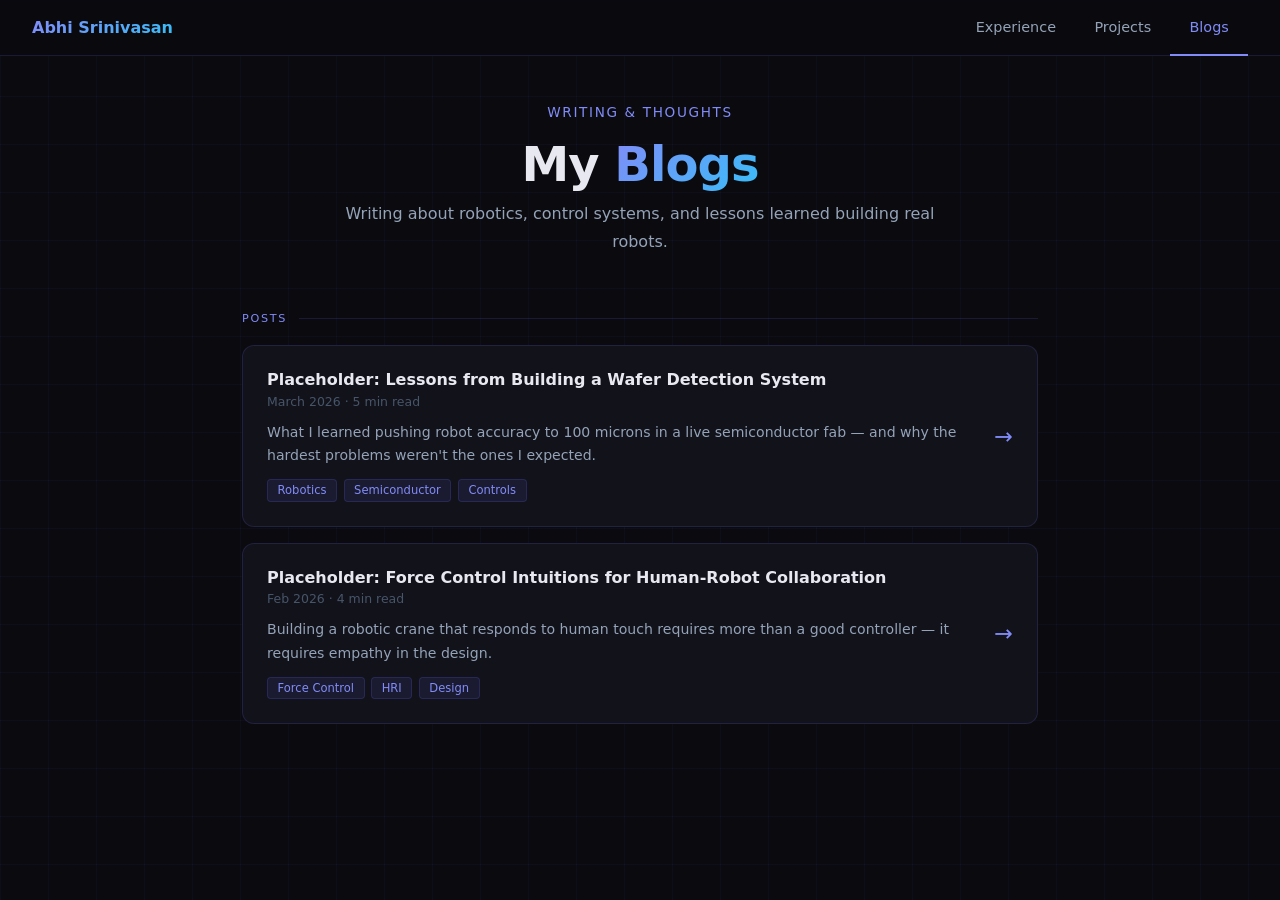
==== blogs.html @ 0d6d1d51 "file-organization-add-blogs" ====
<!DOCTYPE html>
<html lang="en">
<head>
  <meta charset="UTF-8"/>
  <meta name="viewport" content="width=device-width, initial-scale=1.0"/>
  <title>Abhi Srinivasan – Blogs</title>
  <link rel="stylesheet" href="style.css"/>
</head>
<body>

<nav>
  <a class="nav-brand" href="index.html">Abhi Srinivasan</a>
  <div class="nav-tabs">
    <a class="tab-btn" href="index.html">Experience</a>
    <a class="tab-btn" href="projects.html">Projects</a>
    <a class="tab-btn active" href="blogs.html">Blogs</a>
  </div>
</nav>

<!-- BLOG LIST VIEW -->
<div class="page" id="blog-list">
  <div class="hero">
    <div class="role">Writing & Thoughts</div>
    <h1>My <span>Blogs</span></h1>
    <p>Writing about robotics, control systems, and lessons learned building real robots.</p>
  </div>

  <section>
    <div class="section-title">Posts</div>

    <!-- =============================================
         TO ADD A NEW BLOG POST:
         1. Copy one blog-card div below
         2. Update the data-id, title, date, summary
         3. Add matching post content in the #blog-post section at the bottom
         ============================================= -->

    <div class="blog-card" onclick="openPost('post-1')">
      <div class="blog-card-inner">
        <div>
          <div class="proj-title">Placeholder: Lessons from Building a Wafer Detection System</div>
          <div class="proj-meta">March 2026 · 5 min read</div>
          <p class="blog-summary">What I learned pushing robot accuracy to 100 microns in a live semiconductor fab — and why the hardest problems weren't the ones I expected.</p>
          <div class="tag-row">
            <span class="tag">Robotics</span><span class="tag">Semiconductor</span><span class="tag">Controls</span>
          </div>
        </div>
        <div class="blog-arrow">→</div>
      </div>
    </div>

    <div class="blog-card" onclick="openPost('post-2')">
      <div class="blog-card-inner">
        <div>
          <div class="proj-title">Placeholder: Force Control Intuitions for Human-Robot Collaboration</div>
          <div class="proj-meta">Feb 2026 · 4 min read</div>
          <p class="blog-summary">Building a robotic crane that responds to human touch requires more than a good controller — it requires empathy in the design.</p>
          <div class="tag-row">
            <span class="tag">Force Control</span><span class="tag">HRI</span><span class="tag">Design</span>
          </div>
        </div>
        <div class="blog-arrow">→</div>
      </div>
    </div>

  </section>
</div>

<!-- BLOG POST VIEW (hidden by default) -->
<div class="page" id="blog-post" style="display:none;">
  <button class="back-btn" onclick="closePost()">← Back to Blogs</button>

  <article id="post-content"></article>
</div>

<!-- POST CONTENT TEMPLATES -->
<template id="post-1">
  <div class="post-header">
    <div class="role">March 2026 · 5 min read</div>
    <h1>Lessons from Building a <span>Wafer Detection System</span></h1>
    <div class="tag-row" style="justify-content:center;margin-top:1rem;">
      <span class="tag">Robotics</span><span class="tag">Semiconductor</span><span class="tag">Controls</span>
    </div>
  </div>
  <div class="post-body">
    <p>Replace this placeholder with your blog content. You can use standard HTML — paragraphs, headings, code blocks, images, etc.</p>
    <h2>Section Heading</h2>
    <p>More content here...</p>
    <pre><code># Example code block
def detect_wafer(image):
    pass</code></pre>
  </div>
</template>

<template id="post-2">
  <div class="post-header">
    <div class="role">Feb 2026 · 4 min read</div>
    <h1>Force Control Intuitions for <span>Human-Robot Collaboration</span></h1>
    <div class="tag-row" style="justify-content:center;margin-top:1rem;">
      <span class="tag">Force Control</span><span class="tag">HRI</span><span class="tag">Design</span>
    </div>
  </div>
  <div class="post-body">
    <p>Replace this placeholder with your blog content.</p>
    <h2>Section Heading</h2>
    <p>More content here...</p>
  </div>
</template>

<script>
  function openPost(id) {
    const tpl = document.getElementById(id);
    if (!tpl) return;
    document.getElementById('post-content').innerHTML = tpl.innerHTML;
    document.getElementById('blog-list').style.display = 'none';
    document.getElementById('blog-post').style.display = 'block';
    window.scrollTo(0, 0);
  }

  function closePost() {
    document.getElementById('blog-post').style.display = 'none';
    document.getElementById('blog-list').style.display = 'block';
    window.scrollTo(0, 0);
  }
</script>

</body>
</html>
---- style.css ----
*{margin:0;padding:0;box-sizing:border-box;}
:root{
  --bg:#0a0a0f;--surface:#12121a;--border:rgba(99,102,241,0.18);
  --accent:#818cf8;--accent2:#38bdf8;--text:#e8e8f0;--muted:#94a3b8;--dim:#475569;
}
body{background:var(--bg);color:var(--text);font-family:'Segoe UI',system-ui,sans-serif;min-height:100vh;}
body::before{
  content:'';position:fixed;inset:0;
  background-image:linear-gradient(rgba(99,102,241,0.05) 1px,transparent 1px),
    linear-gradient(90deg,rgba(99,102,241,0.05) 1px,transparent 1px);
  background-size:48px 48px;pointer-events:none;z-index:0;
}

/* NAV */
nav{position:sticky;top:0;z-index:100;background:rgba(10,10,15,0.85);backdrop-filter:blur(12px);
  border-bottom:1px solid var(--border);display:flex;align-items:center;justify-content:space-between;
  padding:0 2rem;height:56px;}
.nav-brand{font-weight:700;font-size:1rem;text-decoration:none;
  background:linear-gradient(135deg,var(--accent),var(--accent2));
  -webkit-background-clip:text;-webkit-text-fill-color:transparent;background-clip:text;}
.nav-tabs{display:flex;gap:0;}
.tab-btn{background:none;border:none;border-bottom:2px solid transparent;color:var(--muted);
  font-size:0.9rem;padding:0 1.2rem;height:56px;cursor:pointer;text-decoration:none;
  display:flex;align-items:center;transition:all 0.2s;font-family:inherit;}
.tab-btn:hover{color:var(--text);}
.tab-btn.active{color:var(--accent);border-bottom-color:var(--accent);}

/* PAGE */
.page{max-width:860px;margin:0 auto;padding:3rem 2rem;position:relative;z-index:1;}

/* HERO */
.hero{text-align:center;margin-bottom:3.5rem;animation:fadeUp 0.7s ease both;}
.hero h1{font-size:clamp(2rem,5vw,3rem);font-weight:700;letter-spacing:-0.02em;margin-bottom:0.5rem;}
.hero h1 span{background:linear-gradient(135deg,var(--accent),var(--accent2));
  -webkit-background-clip:text;-webkit-text-fill-color:transparent;background-clip:text;}
.hero .role{color:var(--accent);font-size:0.85rem;letter-spacing:0.12em;text-transform:uppercase;margin-bottom:1rem;}
.hero p{color:var(--muted);line-height:1.75;max-width:600px;margin:0 auto 1.5rem;}
.hero-links{display:flex;gap:0.75rem;justify-content:center;flex-wrap:wrap;}
.pill{font-size:0.8rem;padding:0.35rem 0.9rem;border-radius:999px;border:1px solid var(--border);
  color:var(--muted);text-decoration:none;transition:all 0.2s;}
.pill:hover{border-color:var(--accent);color:var(--accent);}

/* SECTION */
section{margin-bottom:3rem;animation:fadeUp 0.6s ease both;}
.section-title{font-size:0.7rem;letter-spacing:0.15em;text-transform:uppercase;color:var(--accent);
  margin-bottom:1.25rem;display:flex;align-items:center;gap:0.75rem;}
.section-title::after{content:'';flex:1;height:1px;background:var(--border);}

/* EXPERIENCE CARD */
.card{background:var(--surface);border:1px solid var(--border);border-radius:12px;
  padding:1.5rem;margin-bottom:1rem;transition:border-color 0.2s;}
.card:hover{border-color:rgba(99,102,241,0.4);}
.card-header{display:flex;justify-content:space-between;align-items:flex-start;flex-wrap:wrap;gap:0.5rem;margin-bottom:0.5rem;}
.card-title{font-size:1rem;font-weight:600;}
.card-sub{font-size:0.85rem;color:var(--accent);margin-bottom:0.25rem;}
.card-date{font-size:0.78rem;color:var(--dim);white-space:nowrap;}
.card-location{font-size:0.78rem;color:var(--dim);}

/* SKILLS */
.skills-grid{display:grid;grid-template-columns:repeat(auto-fit,minmax(180px,1fr));gap:1rem;}
.skill-group h4{font-size:0.75rem;color:var(--accent);letter-spacing:0.08em;text-transform:uppercase;margin-bottom:0.5rem;}
.skill-group p{font-size:0.85rem;color:var(--muted);line-height:1.7;}

/* PROJECT CARD */
.proj-card{background:var(--surface);border:1px solid var(--border);border-radius:12px;
  padding:1.5rem;margin-bottom:1rem;transition:border-color 0.2s;}
.proj-card:hover{border-color:rgba(56,189,248,0.4);}
.proj-card.featured{border-color:rgba(99,102,241,0.35);}
.proj-card.featured:hover{border-color:var(--accent);}
.proj-badge{font-size:0.72rem;color:var(--accent);letter-spacing:0.08em;text-transform:uppercase;margin-bottom:0.5rem;}
.proj-title{font-size:1rem;font-weight:600;margin-bottom:0.3rem;}
.proj-meta{font-size:0.78rem;color:var(--dim);margin-bottom:0.75rem;}
.proj-link{font-size:0.8rem;color:var(--accent2);text-decoration:none;}
.proj-link:hover{text-decoration:underline;}

/* SHARED BULLETS & TAGS */
ul.bullets{list-style:none;padding:0;margin-top:0.75rem;}
ul.bullets li{font-size:0.88rem;color:var(--muted);padding:0.25rem 0 0.25rem 1.1rem;
  position:relative;line-height:1.6;}
ul.bullets li::before{content:'→';position:absolute;left:0;color:var(--accent);font-size:0.75rem;top:0.3rem;}
.tag-row{display:flex;flex-wrap:wrap;gap:0.4rem;margin-top:0.75rem;}
.tag{font-size:0.72rem;padding:0.2rem 0.6rem;border-radius:4px;background:rgba(99,102,241,0.1);
  color:var(--accent);border:1px solid rgba(99,102,241,0.2);}

/* BLOG CARD */
.blog-card{background:var(--surface);border:1px solid var(--border);border-radius:12px;
  padding:1.5rem;margin-bottom:1rem;cursor:pointer;transition:border-color 0.2s,transform 0.15s;}
.blog-card:hover{border-color:rgba(99,102,241,0.5);transform:translateY(-2px);}
.blog-card-inner{display:flex;justify-content:space-between;align-items:center;gap:1rem;}
.blog-summary{font-size:0.88rem;color:var(--muted);line-height:1.65;margin-top:0.5rem;}
.blog-arrow{font-size:1.4rem;color:var(--accent);flex-shrink:0;transition:transform 0.2s;}
.blog-card:hover .blog-arrow{transform:translateX(4px);}

/* BACK BUTTON */
.back-btn{background:none;border:1px solid var(--border);color:var(--muted);
  padding:0.4rem 1rem;border-radius:8px;cursor:pointer;font-size:0.85rem;font-family:inherit;
  margin-bottom:2rem;display:inline-block;transition:all 0.2s;}
.back-btn:hover{border-color:var(--accent);color:var(--accent);}

/* BLOG POST CONTENT */
.post-header{text-align:center;margin-bottom:3rem;}
.post-header .role{color:var(--accent);font-size:0.85rem;letter-spacing:0.12em;
  text-transform:uppercase;margin-bottom:1rem;}
.post-header h1{font-size:clamp(1.8rem,4vw,2.6rem);font-weight:700;letter-spacing:-0.02em;}
.post-header h1 span{background:linear-gradient(135deg,var(--accent),var(--accent2));
  -webkit-background-clip:text;-webkit-text-fill-color:transparent;background-clip:text;}
.post-body{max-width:680px;margin:0 auto;}
.post-body p{color:var(--muted);line-height:1.85;margin-bottom:1.25rem;font-size:0.97rem;}
.post-body h2{font-size:1.2rem;font-weight:600;margin:2rem 0 0.75rem;color:var(--text);}
.post-body pre{background:var(--surface);border:1px solid var(--border);border-radius:8px;
  padding:1rem;overflow-x:auto;margin:1rem 0;}
.post-body code{font-size:0.85rem;color:var(--accent2);font-family:'Courier New',monospace;}

@keyframes fadeUp{from{opacity:0;transform:translateY(16px);}to{opacity:1;transform:translateY(0);}}
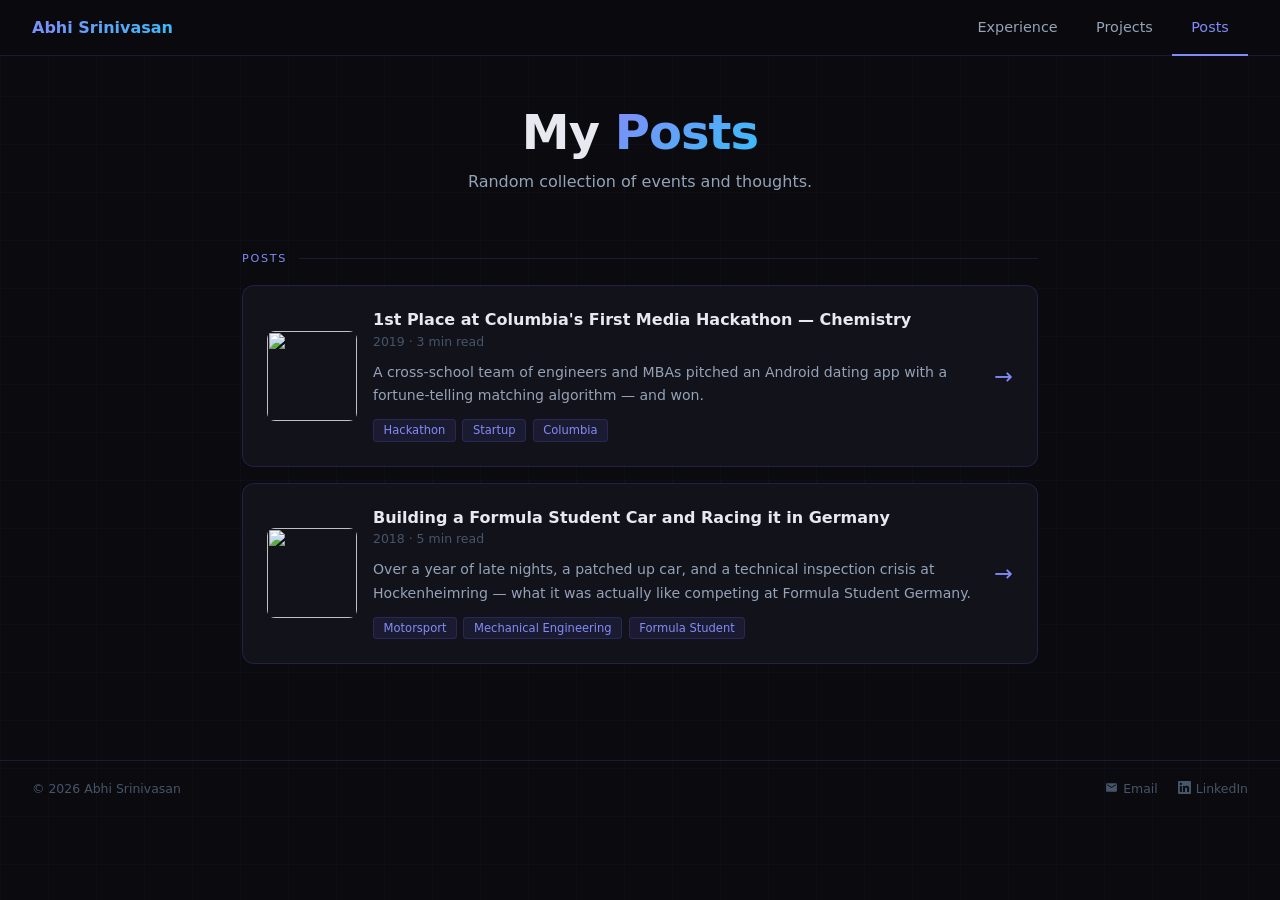
==== commit be0abf42: "Add CNAME and footer" ====
--- a/blogs.html
+++ b/blogs.html
@@ -3,7 +3,7 @@
 <head>
   <meta charset="UTF-8"/>
   <meta name="viewport" content="width=device-width, initial-scale=1.0"/>
-  <title>Abhi Srinivasan – Blogs</title>
+  <title>Abhi Srinivasan – Posts</title>
   <link rel="stylesheet" href="style.css"/>
 </head>
 <body>
@@ -13,16 +13,15 @@
   <div class="nav-tabs">
     <a class="tab-btn" href="index.html">Experience</a>
     <a class="tab-btn" href="projects.html">Projects</a>
-    <a class="tab-btn active" href="blogs.html">Blogs</a>
+    <a class="tab-btn active" href="blogs.html">Posts</a>
   </div>
 </nav>
 
 <!-- BLOG LIST VIEW -->
 <div class="page" id="blog-list">
   <div class="hero">
-    <div class="role">Writing & Thoughts</div>
-    <h1>My <span>Blogs</span></h1>
-    <p>Writing about robotics, control systems, and lessons learned building real robots.</p>
+    <h1>My <span>Posts</span></h1>
+    <p>Random collection of events and thoughts.</p>
   </div>
 
   <section>
@@ -35,28 +34,30 @@
          3. Add matching post content in the #blog-post section at the bottom
          ============================================= -->
 
-    <div class="blog-card" onclick="openPost('post-1')">
+    <div class="blog-card" onclick="openPost('post-hackathon')">
       <div class="blog-card-inner">
-        <div>
-          <div class="proj-title">Placeholder: Lessons from Building a Wafer Detection System</div>
-          <div class="proj-meta">March 2026 · 5 min read</div>
-          <p class="blog-summary">What I learned pushing robot accuracy to 100 microns in a live semiconductor fab — and why the hardest problems weren't the ones I expected.</p>
+        <img src="img/columbia_hackathon.jpg" alt="" class="blog-thumb"/>
+        <div class="blog-card-body">
+          <div class="proj-title">1st Place at Columbia's First Media Hackathon — Chemistry</div>
+          <div class="proj-meta">2019 · 3 min read</div>
+          <p class="blog-summary">A cross-school team of engineers and MBAs pitched an Android dating app with a fortune-telling matching algorithm — and won.</p>
           <div class="tag-row">
-            <span class="tag">Robotics</span><span class="tag">Semiconductor</span><span class="tag">Controls</span>
+            <span class="tag">Hackathon</span><span class="tag">Startup</span><span class="tag">Columbia</span>
           </div>
         </div>
         <div class="blog-arrow">→</div>
       </div>
     </div>
 
-    <div class="blog-card" onclick="openPost('post-2')">
+    <div class="blog-card" onclick="openPost('post-fsg')">
       <div class="blog-card-inner">
-        <div>
-          <div class="proj-title">Placeholder: Force Control Intuitions for Human-Robot Collaboration</div>
-          <div class="proj-meta">Feb 2026 · 4 min read</div>
-          <p class="blog-summary">Building a robotic crane that responds to human touch requires more than a good controller — it requires empathy in the design.</p>
+        <img src="img/fsg_pegasus.jpeg" alt="" class="blog-thumb"/>
+        <div class="blog-card-body">
+          <div class="proj-title">Building a Formula Student Car and Racing it in Germany</div>
+          <div class="proj-meta">2018 · 5 min read</div>
+          <p class="blog-summary">Over a year of late nights, a patched up car, and a technical inspection crisis at Hockenheimring — what it was actually like competing at Formula Student Germany.</p>
           <div class="tag-row">
-            <span class="tag">Force Control</span><span class="tag">HRI</span><span class="tag">Design</span>
+            <span class="tag">Motorsport</span><span class="tag">Mechanical Engineering</span><span class="tag">Formula Student</span>
           </div>
         </div>
         <div class="blog-arrow">→</div>
@@ -68,52 +69,94 @@
 
 <!-- BLOG POST VIEW (hidden by default) -->
 <div class="page" id="blog-post" style="display:none;">
-  <button class="back-btn" onclick="closePost()">← Back to Blogs</button>
+  <button class="back-btn" onclick="closePost()">← Back to Posts</button>
 
   <article id="post-content"></article>
+
+  <div class="post-nav">
+    <button class="post-nav-btn" id="btn-prev" onclick="navigatePost(-1)">← Previous</button>
+    <button class="post-nav-btn" id="btn-next" onclick="navigatePost(1)">Next →</button>
+  </div>
 </div>
 
 <!-- POST CONTENT TEMPLATES -->
-<template id="post-1">
+<template id="post-hackathon">
   <div class="post-header">
-    <div class="role">March 2026 · 5 min read</div>
-    <h1>Lessons from Building a <span>Wafer Detection System</span></h1>
+    <div class="role">2019 · 3 min read</div>
+    <h1>1st Place at Columbia's First <span>Media Hackathon</span></h1>
     <div class="tag-row" style="justify-content:center;margin-top:1rem;">
-      <span class="tag">Robotics</span><span class="tag">Semiconductor</span><span class="tag">Controls</span>
+      <span class="tag">Hackathon</span><span class="tag">Startup</span><span class="tag">Columbia</span>
     </div>
   </div>
   <div class="post-body">
-    <p>Replace this placeholder with your blog content. You can use standard HTML — paragraphs, headings, code blocks, images, etc.</p>
-    <h2>Section Heading</h2>
-    <p>More content here...</p>
-    <pre><code># Example code block
-def detect_wafer(image):
-    pass</code></pre>
+    <img src="img/columbia_hackathon.jpg" alt="Chemistry team at Columbia Hackathon" style="width:100%;border-radius:12px;margin-bottom:1.5rem;"/>
+
+    <p>Columbia Business School and SEAS co-hosted their first Media Hackathon, bringing together students from across the university to pitch media and tech products in 24 hours. Our team — William Baek, Jamie Kim, and Maxwell Schilling from CBS, and Vigneswari M and I from SEAS — won 1st place in the Media category.</p>
+
+    <h2>The Idea: Chemistry</h2>
+    <p>We built <strong>Chemistry</strong> — a dating app aimed at South Asian and East Asian women in their mid-20s to early-30s who are looking for serious relationships, not just casual matches. The core insight was that existing dating apps felt culturally misaligned for this demographic: too casual, lacking privacy controls, and disconnected from community norms around matchmaking.</p>
+    <p>Our tagline: <em>Demystifying destiny.</em></p>
+
+    <h2>The Matching Algorithm</h2>
+    <p>The differentiator was a fortune-telling-inspired matching algorithm — leaning into the cultural familiarity with astrology and destiny-based compatibility rather than fighting it. The idea was to wrap a data-driven compatibility engine in a narrative that felt familiar and trustworthy to the target user.</p>
+
+    <h2>What We Built Around It</h2>
+    <p>Beyond the algorithm hook, we designed the product around three real pain points:</p>
+    <ul>
+      <li><strong>Safety:</strong> Automatic message scanning to flag and prompt reporting of suspicious behavior, plus a no-show reporting feature for ghost dates.</li>
+      <li><strong>Privacy:</strong> Age shown as a range, first-name-only display, and two-way confirmation before direct messaging.</li>
+      <li><strong>Trust:</strong> Identity verification through Facebook, first-degree-of-separation filtering, and phone number verification.</li>
+    </ul>
+
+    <h2>Market Framing</h2>
+    <p>We positioned Chemistry at the intersection of the $36B mystical services market and the $12B online dating market — both growing, and almost entirely untouched by the same product. The go-to-market was tight: a specific, underserved user who was already spending in both categories.</p>
+
+    <h2>Takeaway</h2>
+    <p>The cross-school collaboration was the real win. Having CBS teammates who could think through business model, user acquisition, and pitch narrative alongside SEAS engineers who could speak to technical feasibility made the pitch feel complete. It was a good reminder that the best hackathon teams aren't the most homogeneous — they're the most complementary.</p>
   </div>
 </template>
 
-<template id="post-2">
+<template id="post-fsg">
   <div class="post-header">
-    <div class="role">Feb 2026 · 4 min read</div>
-    <h1>Force Control Intuitions for <span>Human-Robot Collaboration</span></h1>
+    <div class="role">2018 · 5 min read</div>
+    <h1>Building a Formula Student Car and <span>Racing it in Germany</span></h1>
     <div class="tag-row" style="justify-content:center;margin-top:1rem;">
-      <span class="tag">Force Control</span><span class="tag">HRI</span><span class="tag">Design</span>
+      <span class="tag">Motorsport</span><span class="tag">Mechanical Engineering</span><span class="tag">Formula Student</span>
     </div>
   </div>
   <div class="post-body">
-    <p>Replace this placeholder with your blog content.</p>
-    <h2>Section Heading</h2>
-    <p>More content here...</p>
+    <img src="img/fsg_pegasus.jpeg" alt="Pegasus Racing at Formula Student Germany, Hockenheimring" style="width:100%;border-radius:12px;margin-bottom:1.5rem;"/>
+
+    <p>I joined <strong>Pegasus Racing</strong> — my college's Formula Student team — in July 2015, not really knowing what I was getting into. What followed was over a year of working on a car from 7 to 11 pm almost every day after class, learning more in that workshop than I did in any lecture hall.</p>
+
+    <p>Formula Student is a student engineering competition where teams design, build, and race a small open-wheel car. Every year we'd start from scratch (or close to it), targeting improvements in weight, performance, and reliability over the previous season. About 25 core members would start each year — and by the time competition season rolled around, more than half had dropped out, unable to juggle the hours with their coursework. I stayed.</p>
+
+    <h2>Formula Student Germany at Hockenheimring</h2>
+    <p>The season culminated at <strong>Formula Student Germany</strong> — one of the biggest FSG events in the world, held at the Hockenheimring circuit. Getting there was surreal. Competing on a track that hosts professional motorsport, against teams from universities across Europe and beyond, with a car we'd built by hand.</p>
+
+    <p>But before you race, you have to pass Technical Inspection — and TI is brutal. Every system on the car has to meet strict regulations, and the scrutineers know exactly what they're looking for. We hit a wall early: the head restraint had to be repositioned to satisfy the PERCY template (a safety check for driver head protection), which meant the air intake — mounted just behind the driver's head — would have to move too. Repositioning the intake mid-event is a major rework job, and we were already tight on time.</p>
+
+    <p>We spent a couple of hours in the paddock going through alternatives. Could we adjust the seat position? Modify the roll hoop mounting? Shim the restraint? Eventually we found an approach that satisfied the template geometry without touching the intake — a combination of minor adjustments that weren't obvious individually but worked together. The scrutineer signed it off and we made it through.</p>
+
+    <h2>What I Took Away</h2>
+    <p>The technical skills — CAD, FEA, fabrication — were valuable, but the bigger lessons were about how engineering actually works under pressure. Designs look clean in Solidworks. They rarely look clean at 10 pm in a paddock with a scrutineer waiting. The ability to look at a problem from a different angle when the obvious solution is off the table is something I didn't fully appreciate until I had to do it for real.</p>
+
+    <p>Three years on a racing team also taught me something about commitment. The attrition wasn't because people weren't capable — it was because the work was relentless and the rewards were slow. Learning to stay engaged through that grind, and to find genuine satisfaction in the process rather than just the result, has been useful in almost everything I've done since.</p>
   </div>
 </template>
 
 <script>
+  const POST_ORDER = ['post-hackathon', 'post-fsg'];
+  let currentPostIndex = -1;
+
   function openPost(id) {
     const tpl = document.getElementById(id);
     if (!tpl) return;
+    currentPostIndex = POST_ORDER.indexOf(id);
     document.getElementById('post-content').innerHTML = tpl.innerHTML;
     document.getElementById('blog-list').style.display = 'none';
     document.getElementById('blog-post').style.display = 'block';
+    updateNavButtons();
     window.scrollTo(0, 0);
   }
 
@@ -122,7 +165,25 @@
     document.getElementById('blog-list').style.display = 'block';
     window.scrollTo(0, 0);
   }
+
+  function navigatePost(direction) {
+    const next = currentPostIndex + direction;
+    if (next >= 0 && next < POST_ORDER.length) openPost(POST_ORDER[next]);
+  }
+
+  function updateNavButtons() {
+    document.getElementById('btn-prev').style.visibility = currentPostIndex > 0 ? 'visible' : 'hidden';
+    document.getElementById('btn-next').style.visibility = currentPostIndex < POST_ORDER.length - 1 ? 'visible' : 'hidden';
+  }
 </script>
+
+<footer>
+  <span class="footer-copy">© 2026 Abhi Srinivasan</span>
+  <div class="footer-links">
+    <a href="mailto:abhinandan96is@gmail.com"><svg xmlns="http://www.w3.org/2000/svg" width="13" height="13" viewBox="0 0 24 24" fill="currentColor" style="vertical-align:-1px;margin-right:5px;"><path d="M20 4H4c-1.1 0-2 .9-2 2v12c0 1.1.9 2 2 2h16c1.1 0 2-.9 2-2V6c0-1.1-.9-2-2-2zm0 4-8 5-8-5V6l8 5 8-5v2z"/></svg>Email</a>
+    <a href="https://www.linkedin.com/in/abhinandan14/" target="_blank"><svg xmlns="http://www.w3.org/2000/svg" width="13" height="13" viewBox="0 0 24 24" fill="currentColor" style="vertical-align:-1px;margin-right:5px;"><path d="M20.447 20.452h-3.554v-5.569c0-1.328-.027-3.037-1.852-3.037-1.853 0-2.136 1.445-2.136 2.939v5.667H9.351V9h3.414v1.561h.046c.477-.9 1.637-1.85 3.37-1.85 3.601 0 4.267 2.37 4.267 5.455v6.286zM5.337 7.433a2.062 2.062 0 0 1-2.063-2.065 2.064 2.064 0 1 1 2.063 2.065zm1.782 13.019H3.555V9h3.564v11.452zM22.225 0H1.771C.792 0 0 .774 0 1.729v20.542C0 23.227.792 24 1.771 24h20.451C23.2 24 24 23.227 24 22.271V1.729C24 .774 23.2 0 22.222 0h.003z"/></svg>LinkedIn</a>
+  </div>
+</footer>
 
 </body>
 </html>
--- a/style.css
+++ b/style.css
@@ -55,7 +55,7 @@
 .card-sub{font-size:0.85rem;color:var(--accent);margin-bottom:0.25rem;}
 .card-date{font-size:0.78rem;color:var(--dim);white-space:nowrap;}
 .card-location{font-size:0.78rem;color:var(--dim);}
-
+.company-logo{display:block;width:48px;height:48px;min-width:48px;max-width:48px;min-height:48px;max-height:48px;object-fit:contain;border-radius:8px;flex-shrink:0;background:var(--surface);}
 /* SKILLS */
 .skills-grid{display:grid;grid-template-columns:repeat(auto-fit,minmax(180px,1fr));gap:1rem;}
 .skill-group h4{font-size:0.75rem;color:var(--accent);letter-spacing:0.08em;text-transform:uppercase;margin-bottom:0.5rem;}
@@ -87,15 +87,25 @@
   padding:1.5rem;margin-bottom:1rem;cursor:pointer;transition:border-color 0.2s,transform 0.15s;}
 .blog-card:hover{border-color:rgba(99,102,241,0.5);transform:translateY(-2px);}
 .blog-card-inner{display:flex;justify-content:space-between;align-items:center;gap:1rem;}
+.blog-card-body{flex:1;}
 .blog-summary{font-size:0.88rem;color:var(--muted);line-height:1.65;margin-top:0.5rem;}
 .blog-arrow{font-size:1.4rem;color:var(--accent);flex-shrink:0;transition:transform 0.2s;}
 .blog-card:hover .blog-arrow{transform:translateX(4px);}
+.blog-thumb{display:block;width:90px;height:90px;min-width:90px;max-width:90px;object-fit:cover;border-radius:8px;flex-shrink:0;}
 
 /* BACK BUTTON */
 .back-btn{background:none;border:1px solid var(--border);color:var(--muted);
   padding:0.4rem 1rem;border-radius:8px;cursor:pointer;font-size:0.85rem;font-family:inherit;
   margin-bottom:2rem;display:inline-block;transition:all 0.2s;}
 .back-btn:hover{border-color:var(--accent);color:var(--accent);}
+
+/* POST PREV / NEXT NAV */
+.post-nav{display:flex;justify-content:space-between;margin-top:3rem;padding-top:2rem;
+  border-top:1px solid var(--border);}
+.post-nav-btn{background:none;border:1px solid var(--border);color:var(--muted);
+  padding:0.5rem 1.2rem;border-radius:8px;cursor:pointer;font-size:0.85rem;font-family:inherit;
+  transition:all 0.2s;}
+.post-nav-btn:hover{border-color:var(--accent);color:var(--accent);}
 
 /* BLOG POST CONTENT */
 .post-header{text-align:center;margin-bottom:3rem;}
@@ -111,4 +121,19 @@
   padding:1rem;overflow-x:auto;margin:1rem 0;}
 .post-body code{font-size:0.85rem;color:var(--accent2);font-family:'Courier New',monospace;}
 
-@keyframes fadeUp{from{opacity:0;transform:translateY(16px);}to{opacity:1;transform:translateY(0);}}+/* FOOTER */
+footer{border-top:1px solid var(--border);padding:1.25rem 2rem;display:flex;justify-content:space-between;align-items:center;position:relative;z-index:1;}
+.footer-copy{font-size:0.78rem;color:var(--dim);}
+.footer-links{display:flex;gap:1.25rem;}
+.footer-links a{font-size:0.78rem;color:var(--dim);text-decoration:none;transition:color 0.2s;}
+.footer-links a:hover{color:var(--accent);}
+
+@keyframes fadeUp{from{opacity:0;transform:translateY(16px);}to{opacity:1;transform:translateY(0);}}
+
+@media(max-width:600px){
+  .company-logo{width:36px;height:36px;min-width:36px;max-width:36px;min-height:36px;max-height:36px;}
+  .blog-card-inner{display:grid;grid-template-columns:56px 1fr;gap:0.5rem 0.75rem;align-items:start;}
+  .blog-card-inner .blog-thumb{grid-column:1;grid-row:1;width:56px;height:56px;min-width:56px;max-width:56px;}
+  .blog-card-body{grid-column:2;grid-row:1;}
+  .blog-arrow{grid-column:1/3;justify-self:end;}
+}
